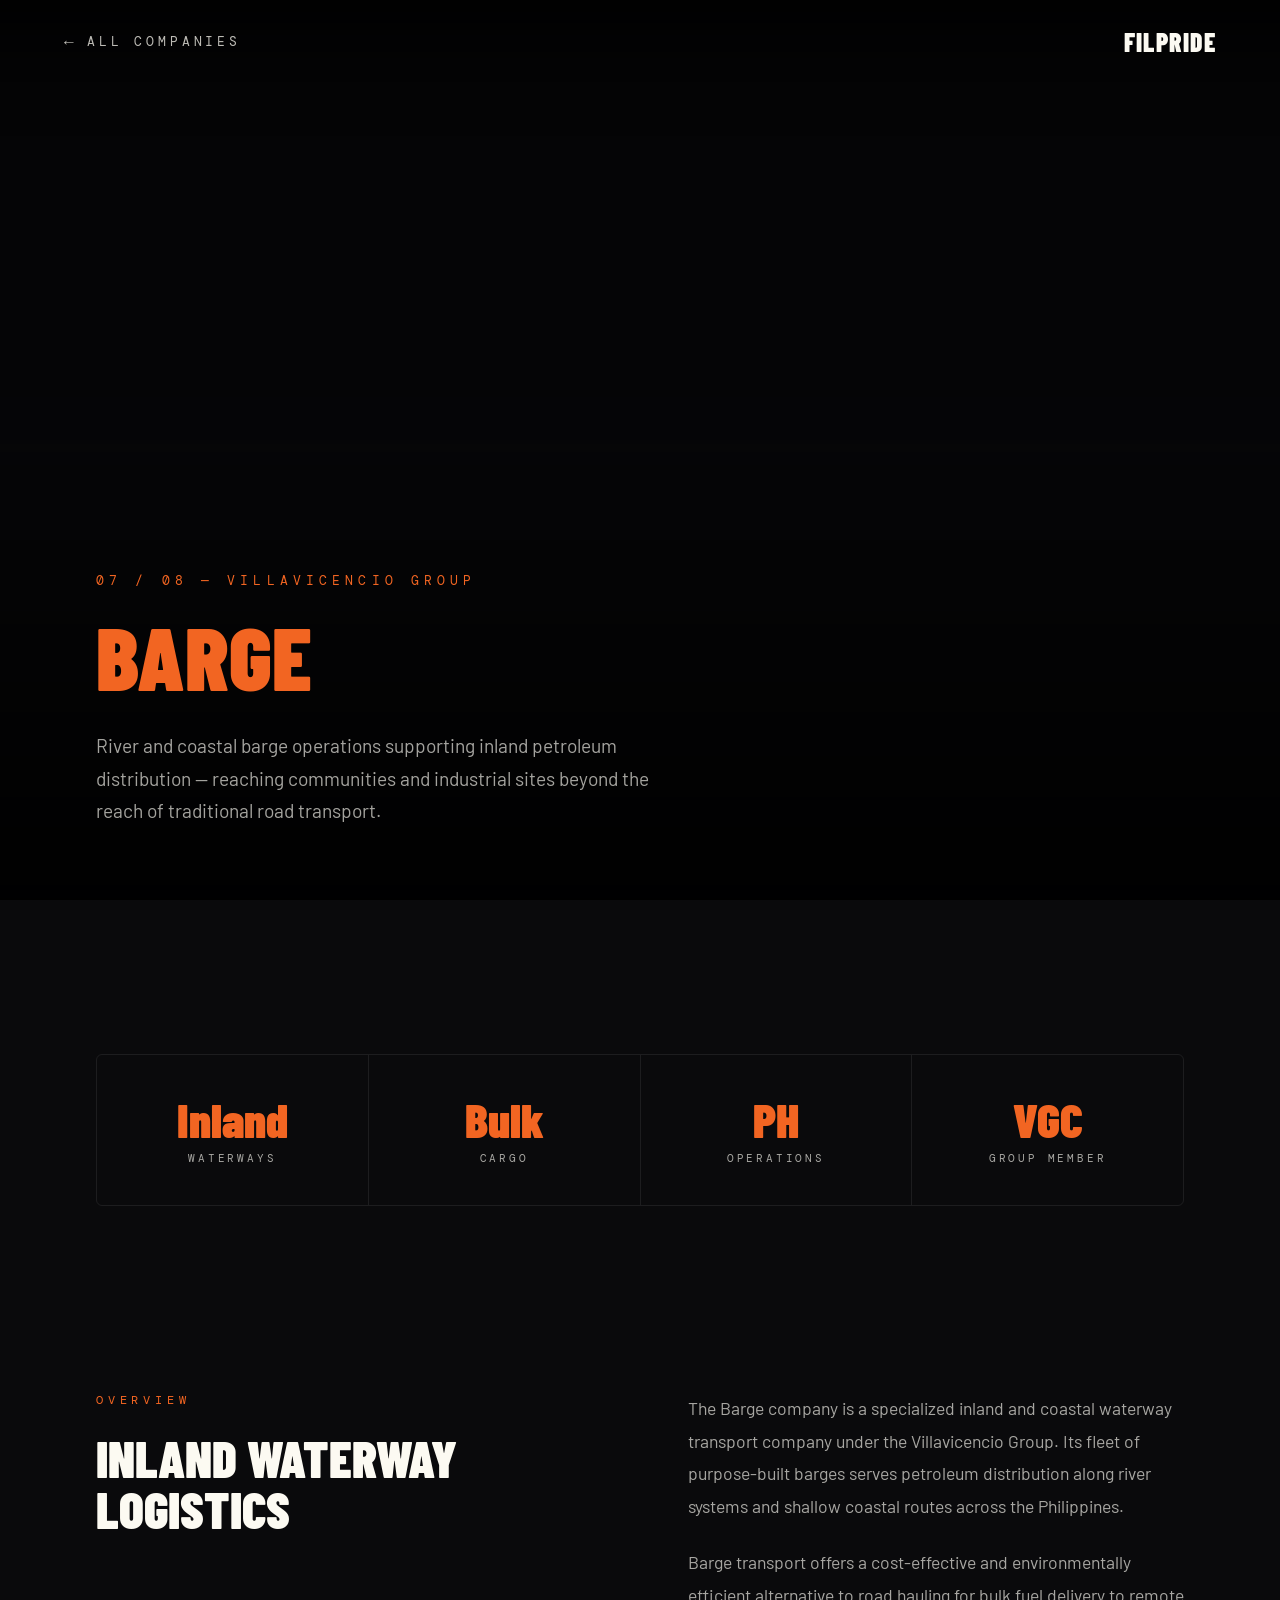
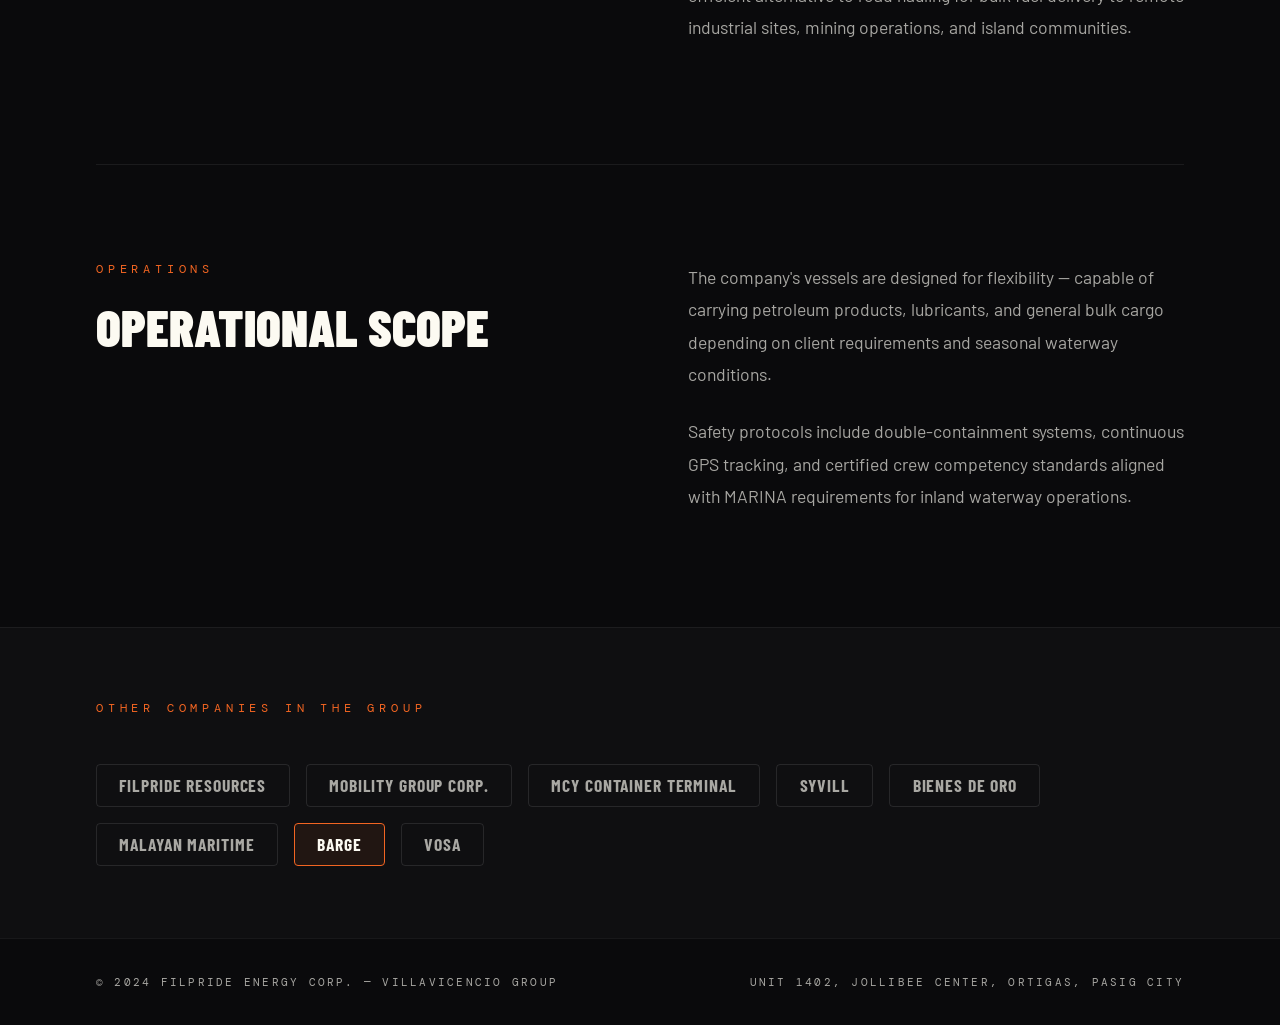
==== companies/barge.html @ ec027c5d "feat: add multipage views" ====
<!DOCTYPE html>
<html lang="en">
<head>
  <meta charset="UTF-8">
  <meta name="viewport" content="width=device-width, initial-scale=1.0">
  <title>Barge — Villavicencio Group</title>
  <link rel="stylesheet" href="company-style.css">
  <link href="https://fonts.googleapis.com/css2?family=Barlow+Condensed:wght@400;600;700;800;900&family=Barlow:wght@300;400;500;600&family=DM+Mono:wght@400;500&display=swap" rel="stylesheet">
</head>
<body>

  <!-- CURSOR -->
  <div class="cursor-trail"></div>

  <!-- NAV -->
  <nav class="company-nav">
    <button class="back-btn" data-href="../index.html">
      <span class="arrow">←</span>
      <span>All Companies</span>
    </button>
    <a href="../index.html" class="nav-logo-text">FILPRIDE</a>
  </nav>

  <!-- HERO -->
  <section class="company-hero" style="view-transition-name: company-hero;">
    <div class="company-hero-bg" style="background-image: url('https://images.unsplash.com/photo-1517457373958-b7bdd4587205?auto=format&fit=crop&q=80&w=1920');"></div>
    <div class="company-hero-overlay"></div>
    <div class="company-hero-content">
      <div class="company-num anim">07 / 08 — Villavicencio Group</div>
      <h1 class="company-title anim"><span style='color:var(--accent)'>Barge</span></h1>
      <p class="company-tagline anim">River and coastal barge operations supporting inland petroleum distribution — reaching communities and industrial sites beyond the reach of traditional road transport.</p>
    </div>
  </section>

  <!-- STAT STRIP -->
  <div class="company-section">
    <div class="stat-strip">
      <div class="strip-stat anim">
        <div class="strip-val">Inland</div>
        <div class="strip-key">Waterways</div>
      </div>
      <div class="strip-stat anim">
        <div class="strip-val">Bulk</div>
        <div class="strip-key">Cargo</div>
      </div>
      <div class="strip-stat anim">
        <div class="strip-val">PH</div>
        <div class="strip-key">Operations</div>
      </div>
      <div class="strip-stat anim">
        <div class="strip-val">VGC</div>
        <div class="strip-key">Group Member</div>
      </div>
    </div>
  </div>

  <!-- OVERVIEW -->
  <div class="company-section">
    <div class="two-col">
      <div>
        <div class="section-label anim">Overview</div>
        <h2 class="section-heading anim">Inland Waterway Logistics</h2>
      </div>
      <div class="section-body">
        <p class="anim">The Barge company is a specialized inland and coastal waterway transport company under the Villavicencio Group. Its fleet of purpose-built barges serves petroleum distribution along river systems and shallow coastal routes across the Philippines.</p>
        <p class="anim">Barge transport offers a cost-effective and environmentally efficient alternative to road hauling for bulk fuel delivery to remote industrial sites, mining operations, and island communities.</p>
      </div>
    </div>

    <div class="divider"></div>

    <div class="two-col">
      <div>
        <div class="section-label anim">Operations</div>
        <h2 class="section-heading anim">Operational Scope</h2>
      </div>
      <div class="section-body">
        <p class="anim">The company's vessels are designed for flexibility — capable of carrying petroleum products, lubricants, and general bulk cargo depending on client requirements and seasonal waterway conditions.</p>
        <p class="anim">Safety protocols include double-containment systems, continuous GPS tracking, and certified crew competency standards aligned with MARINA requirements for inland waterway operations.</p>
      </div>
    </div>
  </div>

  <!-- OTHER COMPANIES -->
  <div class="other-companies">
    <div class="other-companies-label">Other Companies in the Group</div>
    <div class="sibling-list">
      <span class="sibling-link" data-href="filpride-resources.html">Filpride Resources</span>
      <span class="sibling-link" data-href="mobility-group.html">Mobility Group Corp.</span>
      <span class="sibling-link" data-href="mcy-container.html">MCY Container Terminal</span>
      <span class="sibling-link" data-href="syvill.html">Syvill</span>
      <span class="sibling-link" data-href="bienes-de-oro.html">Bienes de Oro</span>
      <span class="sibling-link" data-href="malayan-maritime.html">Malayan Maritime</span>
      <span class="sibling-link active" data-href="barge.html">Barge</span>
      <span class="sibling-link" data-href="vosa.html">Vosa</span>
    </div>
  </div>

  <!-- FOOTER -->
  <footer class="company-footer">
    <span>© 2024 Filpride Energy Corp. — Villavicencio Group</span>
    <span>Unit 1402, Jollibee Center, Ortigas, Pasig City</span>
  </footer>

  <script src="https://cdnjs.cloudflare.com/ajax/libs/gsap/3.12.5/gsap.min.js"></script>
  <script src="company.js"></script>
</body>
</html>
---- companies/company-style.css ----
/* ��� company-style.css - shared styles for all company sub-pages ��� */

:root {
  --bg-primary: #0a0a0c;
  --text-primary: #fcfaf2;
  --bg-secondary: #111114;
  --accent: #f26522;
  --accent-alt: #d62b1f;
  --yellow: #ffd200;
  --white: #fcfaf2;
  --ivory: #fff8f0;
  --ink: #0a0a0c;
  --muted: rgba(252, 250, 242, 0.65);
}

*,
*::before,
*::after {
  box-sizing: border-box;
  margin: 0;
  padding: 0;
}

html,
body {
  width: 100%;
}

body {
  font-family: 'Barlow', sans-serif;
  background: var(--bg-primary);
  color: var(--text-primary);
  overflow-x: hidden;
}

/* ��� VIEW TRANSITIONS (mirrored from main style.css) ��� */
@keyframes vt-slide-out-left {
  to {
    transform: translateX(-8%) scale(0.96);
    opacity: 0;
  }
}

@keyframes vt-slide-in-right {
  from {
    transform: translateX(6%);
    opacity: 0;
  }
}

@keyframes vt-slide-out-right {
  to {
    transform: translateX(8%) scale(0.96);
    opacity: 0;
  }
}

@keyframes vt-slide-in-left {
  from {
    transform: translateX(-6%);
    opacity: 0;
  }
}

/* Default (forward) transition on company pages is the REVERSE direction because we're
   navigating "back" from index  company = forward, company  index = back */
::view-transition-old(root) {
  animation: 420ms cubic-bezier(0.4, 0, 0.2, 1) both vt-slide-out-right;
}

::view-transition-new(root) {
  animation: 420ms cubic-bezier(0.4, 0, 0.2, 1) both vt-slide-in-left;
}

/* Named hero: the hero section morphs back into the card on index */
::view-transition-old(company-hero) {
  animation: 500ms ease both fade-and-scale-out;
}

::view-transition-new(company-hero) {
  animation: 500ms ease both fade-and-scale-in;
}

@keyframes fade-and-scale-out {
  to {
    opacity: 0;
    transform: scale(1.08);
  }
}

@keyframes fade-and-scale-in {
  from {
    opacity: 0;
    transform: scale(0.94);
  }
}

/* ��� COMPANY NAV ��� */
.company-nav {
  position: fixed;
  top: 0;
  left: 0;
  right: 0;
  z-index: 200;
  display: flex;
  align-items: center;
  justify-content: space-between;
  padding: 1.6rem 4rem;
  background: linear-gradient(to bottom, rgba(0, 0, 0, 0.7) 0%, transparent 100%);
}

.back-btn {
  display: flex;
  align-items: center;
  gap: 0.6rem;
  font-family: 'DM Mono', monospace;
  font-size: 0.8rem;
  letter-spacing: 0.3em;
  text-transform: uppercase;
  color: var(--white);
  text-decoration: none;
  cursor: pointer;
  background: none;
  border: none;
  opacity: 0.75;
  transition: opacity 0.2s ease, gap 0.2s ease;
}

.back-btn:hover {
  opacity: 1;
  gap: 0.9rem;
}

.back-btn .arrow {
  font-size: 1rem;
  transition: transform 0.2s ease;
}

.back-btn:hover .arrow {
  transform: translateX(-3px);
}

.nav-logo-text {
  font-family: 'Barlow Condensed', sans-serif;
  font-size: 1.6rem;
  font-weight: 900;
  color: var(--white);
  text-decoration: none;
  letter-spacing: 0.05em;
}

/* ��� COMPANY HERO ��� */
.company-hero {
  position: relative;
  width: 100%;
  min-height: 100vh;
  display: flex;
  align-items: flex-end;
  padding: 0 6rem 8vh;
  overflow: hidden;
  /* Named view-transition: this element morphs to/from the group-card */
  view-transition-name: company-hero;
}

.company-hero-bg {
  position: absolute;
  inset: 0;
  background-size: cover;
  background-position: center;
  z-index: 0;
}

.company-hero-overlay {
  position: absolute;
  inset: 0;
  background: linear-gradient(to top,
      rgba(0, 0, 0, 0.92) 0%,
      rgba(0, 0, 0, 0.4) 50%,
      rgba(0, 0, 0, 0.55) 100%);
  z-index: 1;
}

.company-hero-content {
  position: relative;
  z-index: 2;
  max-width: 900px;
}

.company-num {
  font-family: 'DM Mono', monospace;
  font-size: 0.8rem;
  letter-spacing: 0.4em;
  color: var(--accent);
  text-transform: uppercase;
  margin-bottom: 1.5rem;
  opacity: 0.8;
}

.company-title {
  font-family: 'Barlow Condensed', sans-serif;
  font-size: clamp(3rem, 7vw, 6.5rem);
  font-weight: 900;
  text-transform: uppercase;
  line-height: 0.95;
  margin-bottom: 2rem;
}

.company-tagline {
  font-family: 'Barlow', sans-serif;
  font-size: 1.2rem;
  line-height: 1.7;
  color: var(--muted);
  max-width: 600px;
}

/* ��� COMPANY BODY SECTIONS ��� */
.company-section {
  padding: 10vh 6rem;
  max-width: 1300px;
  margin: 0 auto;
}

.company-section+.company-section {
  padding-top: 0;
}

.section-label {
  font-family: 'DM Mono', monospace;
  font-size: 0.75rem;
  letter-spacing: 0.4em;
  text-transform: uppercase;
  color: var(--accent);
  margin-bottom: 1.5rem;
}

.section-heading {
  font-family: 'Barlow Condensed', sans-serif;
  font-size: clamp(2rem, 4vw, 3.5rem);
  font-weight: 900;
  text-transform: uppercase;
  line-height: 1;
  margin-bottom: 2rem;
}

.section-body p {
  font-size: 1.1rem;
  line-height: 1.85;
  color: var(--muted);
  margin-bottom: 1.5rem;
  max-width: 780px;
}

/* ��� TWO-COLUMN GRID ��� */
.two-col {
  display: grid;
  grid-template-columns: 1fr 1fr;
  gap: 6rem;
  align-items: start;
  margin-top: 2rem;
}

/* ��� STAT STRIP ��� */
.stat-strip {
  display: flex;
  gap: 0;
  border: 1px solid rgba(255, 255, 255, 0.08);
  border-radius: 6px;
  overflow: hidden;
  margin: 4rem 0;
}

.strip-stat {
  flex: 1;
  padding: 2.5rem 2rem;
  border-right: 1px solid rgba(255, 255, 255, 0.08);
  text-align: center;
}

.strip-stat:last-child {
  border-right: none;
}

.strip-val {
  font-family: 'Barlow Condensed', sans-serif;
  font-size: 3rem;
  font-weight: 900;
  color: var(--accent);
  line-height: 1;
}

.strip-key {
  font-family: 'DM Mono', monospace;
  font-size: 0.7rem;
  letter-spacing: 0.25em;
  text-transform: uppercase;
  color: var(--muted);
  margin-top: 0.5rem;
}

/* ��� DIVIDER ��� */
.divider {
  width: 100%;
  height: 1px;
  background: rgba(255, 255, 255, 0.07);
  margin: 6rem 0;
}

/* ��� OTHER COMPANIES STRIP ��� */
.other-companies {
  padding: 8vh 6rem;
  background: rgba(255, 255, 255, 0.02);
  border-top: 1px solid rgba(255, 255, 255, 0.06);
}

.other-companies-label {
  font-family: 'DM Mono', monospace;
  font-size: 0.75rem;
  letter-spacing: 0.4em;
  text-transform: uppercase;
  color: var(--accent);
  margin-bottom: 3rem;
}

.sibling-list {
  display: flex;
  flex-wrap: wrap;
  gap: 1rem;
}

.sibling-link {
  font-family: 'Barlow Condensed', sans-serif;
  font-size: 1.1rem;
  font-weight: 700;
  text-transform: uppercase;
  letter-spacing: 0.05em;
  color: var(--muted);
  text-decoration: none;
  padding: 0.6rem 1.4rem;
  border: 1px solid rgba(255, 255, 255, 0.1);
  border-radius: 4px;
  transition: color 0.2s, border-color 0.2s, background 0.2s;
  cursor: pointer;
}

.sibling-link:hover,
.sibling-link.active {
  color: var(--white);
  border-color: var(--accent);
  background: rgba(242, 101, 34, 0.08);
}

/* ��� FOOTER ��� */
.company-footer {
  padding: 4vh 6rem;
  display: flex;
  align-items: center;
  justify-content: space-between;
  border-top: 1px solid rgba(255, 255, 255, 0.06);
  font-family: 'DM Mono', monospace;
  font-size: 0.7rem;
  letter-spacing: 0.2em;
  color: var(--muted);
  text-transform: uppercase;
}

/* ��� CURSOR ��� */
.cursor-trail {
  position: fixed;
  width: 16px;
  height: 16px;
  background: var(--accent);
  border-radius: 2px;
  transform: translate(-50%, -50%) rotate(45deg);
  pointer-events: none;
  z-index: 3000;
  opacity: 0;
  mix-blend-mode: difference;
}

/* ��� ANIMATE IN CLASSES ��� */
/* Only elements BELOW the fold get the hidden-then-reveal treatment.
   Hero content (.company-hero *) is always visible immediately. */
.anim {
  opacity: 0;
  transform: translateY(40px);
  transition: opacity 0.8s ease, transform 0.8s ease;
}

.anim.visible {
  opacity: 1;
  transform: translateY(0);
}

/* Hero content is above the fold - never hide it */
.company-hero .anim {
  opacity: 0;
  transform: translateY(30px);
  animation: hero-reveal 0.9s cubic-bezier(0.22, 1, 0.36, 1) forwards;
}

.company-hero .anim:nth-child(1) {
  animation-delay: 0.1s;
}

.company-hero .anim:nth-child(2) {
  animation-delay: 0.25s;
}

.company-hero .anim:nth-child(3) {
  animation-delay: 0.4s;
}

@keyframes hero-reveal {
  to {
    opacity: 1;
    transform: translateY(0);
  }
}

/* ��� RESPONSIVE ��� */
@media (max-width: 900px) {

  .company-hero,
  .company-section,
  .other-companies,
  .company-footer {
    padding-left: 2rem;
    padding-right: 2rem;
  }

  .company-nav {
    padding: 1.2rem 2rem;
  }

  .two-col {
    grid-template-columns: 1fr;
    gap: 3rem;
  }

  .stat-strip {
    flex-direction: column;
  }

  .strip-stat {
    border-right: none;
    border-bottom: 1px solid rgba(255, 255, 255, 0.08);
  }

  .strip-stat:last-child {
    border-bottom: none;
  }
}
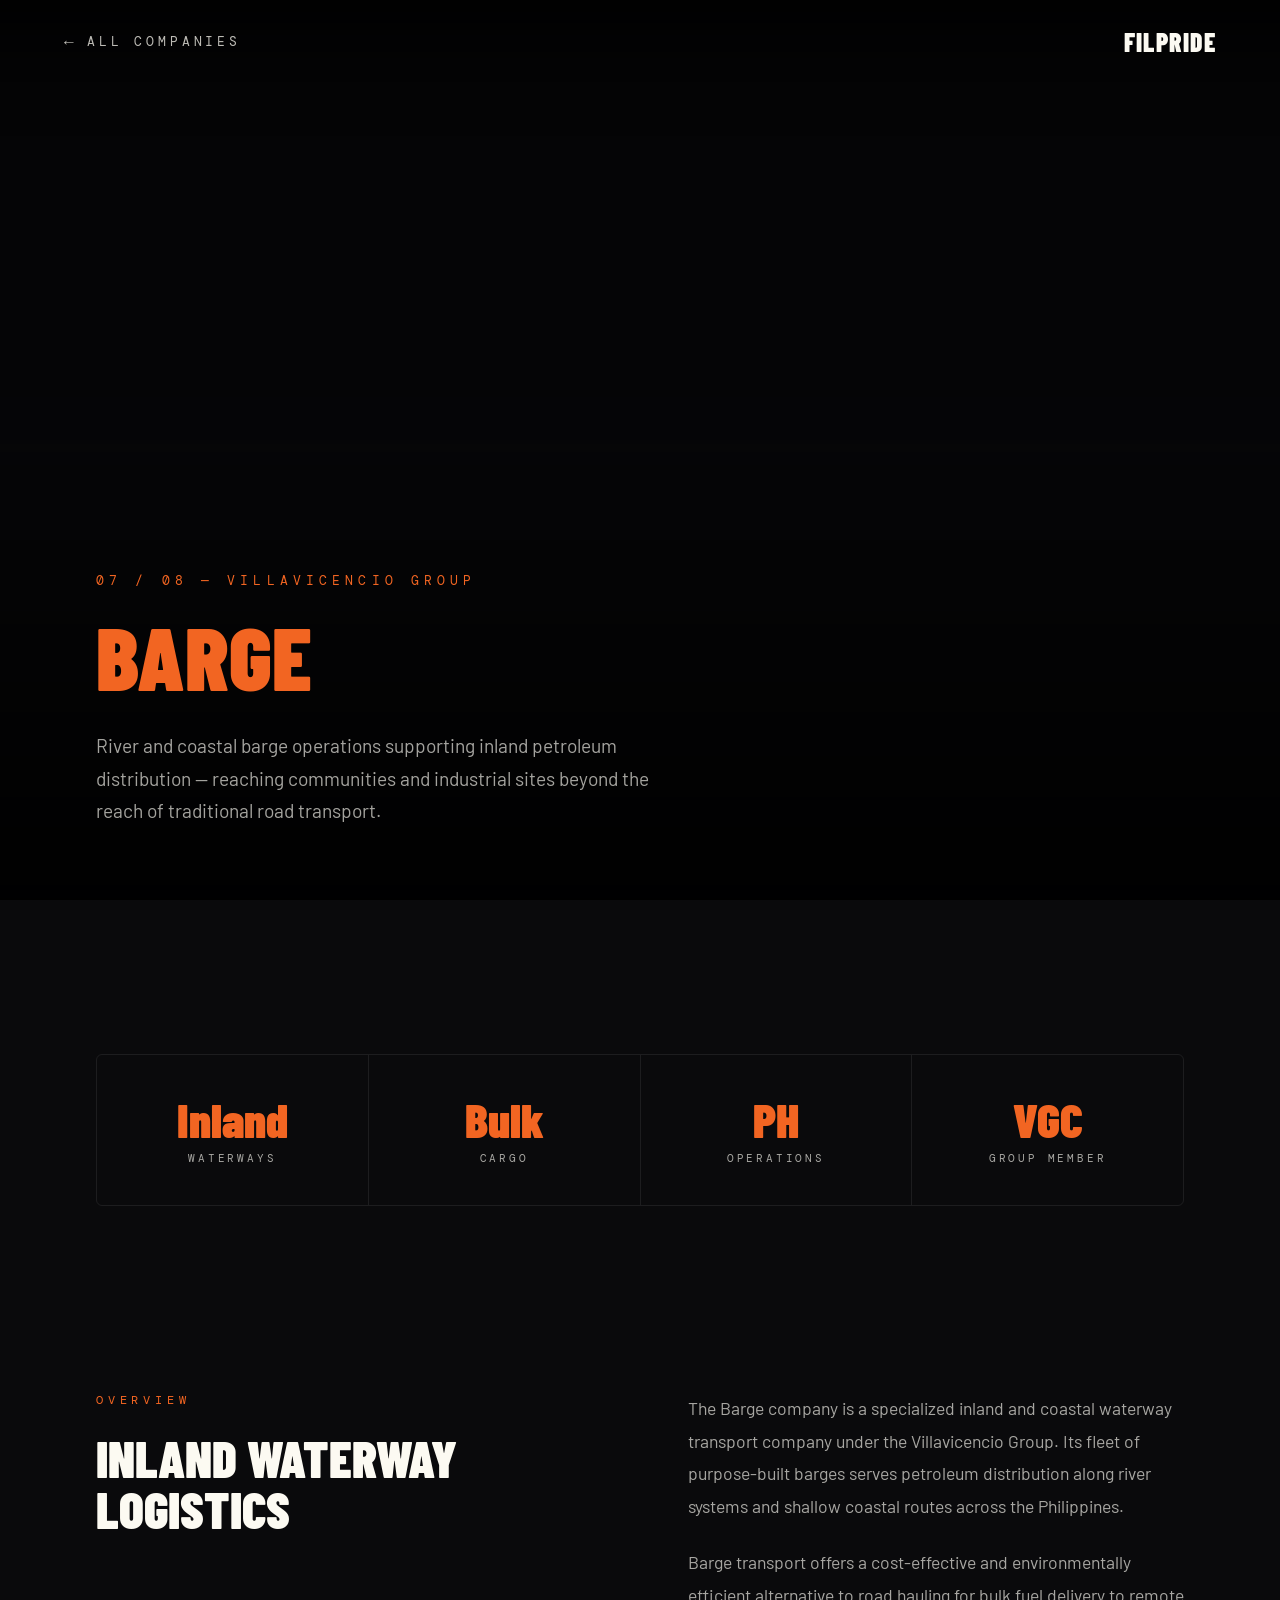
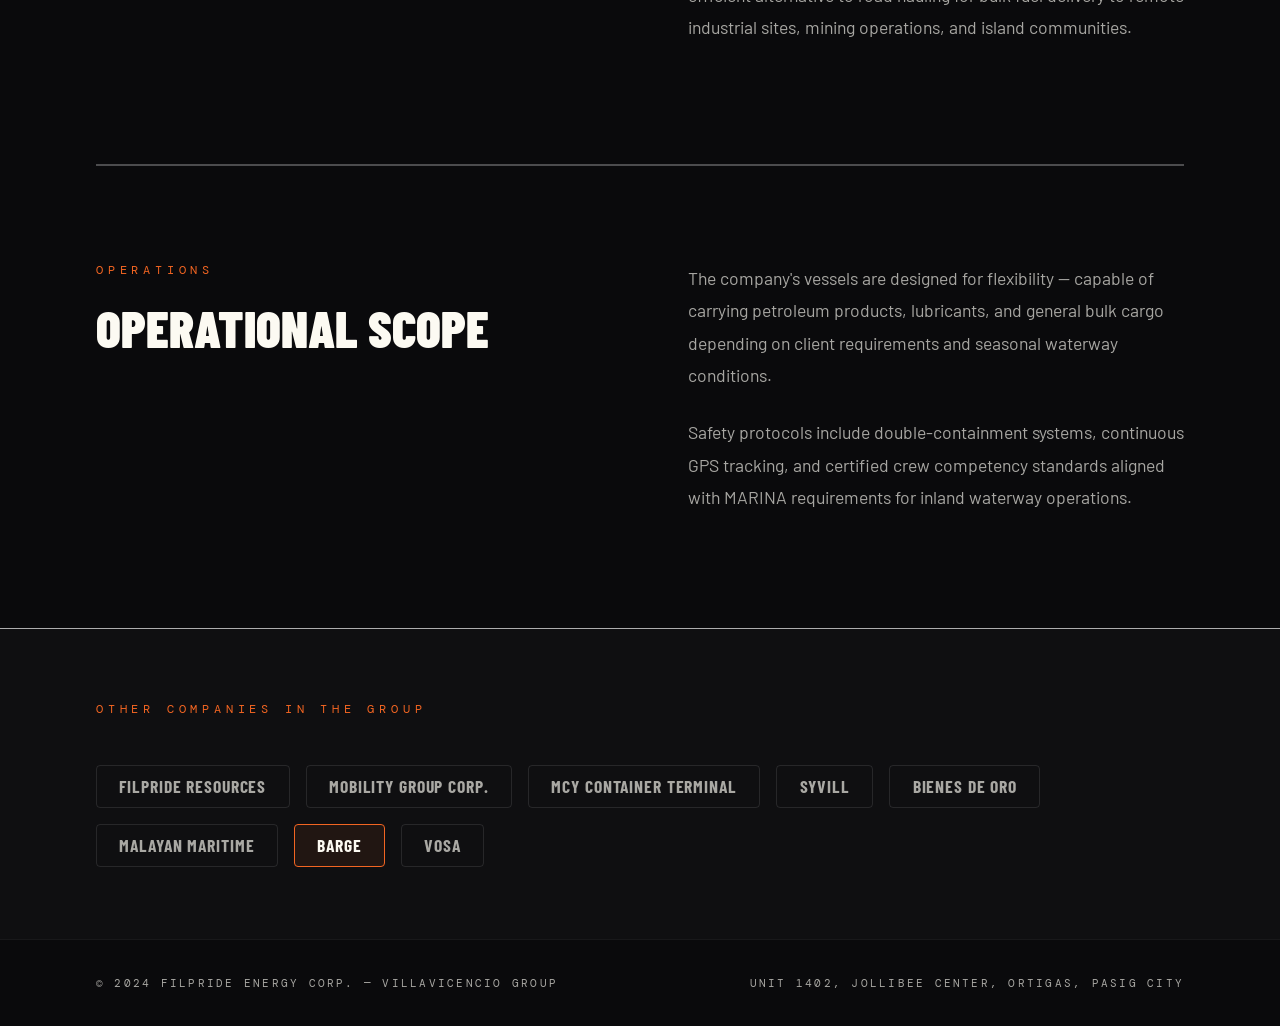
==== commit 02ab6e2d: "feat: rename vgroup to filpride group" ====
--- a/companies/barge.html
+++ b/companies/barge.html
@@ -1,12 +1,16 @@
 <!DOCTYPE html>
 <html lang="en">
+
 <head>
   <meta charset="UTF-8">
   <meta name="viewport" content="width=device-width, initial-scale=1.0">
-  <title>Barge — Villavicencio Group</title>
+  <title>Barge — Filpride Group of Companies</title>
   <link rel="stylesheet" href="company-style.css">
-  <link href="https://fonts.googleapis.com/css2?family=Barlow+Condensed:wght@400;600;700;800;900&family=Barlow:wght@300;400;500;600&family=DM+Mono:wght@400;500&display=swap" rel="stylesheet">
+  <link
+    href="https://fonts.googleapis.com/css2?family=Barlow+Condensed:wght@400;600;700;800;900&family=Barlow:wght@300;400;500;600&family=DM+Mono:wght@400;500&display=swap"
+    rel="stylesheet">
 </head>
+
 <body>
 
   <!-- CURSOR -->
@@ -23,12 +27,15 @@
 
   <!-- HERO -->
   <section class="company-hero" style="view-transition-name: company-hero;">
-    <div class="company-hero-bg" style="background-image: url('https://images.unsplash.com/photo-1517457373958-b7bdd4587205?auto=format&fit=crop&q=80&w=1920');"></div>
+    <div class="company-hero-bg"
+      style="background-image: url('https://images.unsplash.com/photo-1517457373958-b7bdd4587205?auto=format&fit=crop&q=80&w=1920');">
+    </div>
     <div class="company-hero-overlay"></div>
     <div class="company-hero-content">
       <div class="company-num anim">07 / 08 — Villavicencio Group</div>
       <h1 class="company-title anim"><span style='color:var(--accent)'>Barge</span></h1>
-      <p class="company-tagline anim">River and coastal barge operations supporting inland petroleum distribution — reaching communities and industrial sites beyond the reach of traditional road transport.</p>
+      <p class="company-tagline anim">River and coastal barge operations supporting inland petroleum distribution —
+        reaching communities and industrial sites beyond the reach of traditional road transport.</p>
     </div>
   </section>
 
@@ -62,8 +69,11 @@
         <h2 class="section-heading anim">Inland Waterway Logistics</h2>
       </div>
       <div class="section-body">
-        <p class="anim">The Barge company is a specialized inland and coastal waterway transport company under the Villavicencio Group. Its fleet of purpose-built barges serves petroleum distribution along river systems and shallow coastal routes across the Philippines.</p>
-        <p class="anim">Barge transport offers a cost-effective and environmentally efficient alternative to road hauling for bulk fuel delivery to remote industrial sites, mining operations, and island communities.</p>
+        <p class="anim">The Barge company is a specialized inland and coastal waterway transport company under the
+          Villavicencio Group. Its fleet of purpose-built barges serves petroleum distribution along river systems and
+          shallow coastal routes across the Philippines.</p>
+        <p class="anim">Barge transport offers a cost-effective and environmentally efficient alternative to road
+          hauling for bulk fuel delivery to remote industrial sites, mining operations, and island communities.</p>
       </div>
     </div>
 
@@ -75,8 +85,10 @@
         <h2 class="section-heading anim">Operational Scope</h2>
       </div>
       <div class="section-body">
-        <p class="anim">The company's vessels are designed for flexibility — capable of carrying petroleum products, lubricants, and general bulk cargo depending on client requirements and seasonal waterway conditions.</p>
-        <p class="anim">Safety protocols include double-containment systems, continuous GPS tracking, and certified crew competency standards aligned with MARINA requirements for inland waterway operations.</p>
+        <p class="anim">The company's vessels are designed for flexibility — capable of carrying petroleum products,
+          lubricants, and general bulk cargo depending on client requirements and seasonal waterway conditions.</p>
+        <p class="anim">Safety protocols include double-containment systems, continuous GPS tracking, and certified crew
+          competency standards aligned with MARINA requirements for inland waterway operations.</p>
       </div>
     </div>
   </div>
@@ -105,4 +117,5 @@
   <script src="https://cdnjs.cloudflare.com/ajax/libs/gsap/3.12.5/gsap.min.js"></script>
   <script src="company.js"></script>
 </body>
+
 </html>
--- a/companies/company-style.css
+++ b/companies/company-style.css
@@ -1,4 +1,9 @@
-/* ��� company-style.css - shared styles for all company sub-pages ��� */
+/* =============================================================
+   company-style.css  -  Filpride Company Sub-pages (shared)
+   View Transition section is the single source of truth for
+   all transitions that originate FROM a company page.
+   style.css handles transitions that originate FROM the index.
+   ============================================================= */
 
 :root {
   --bg-primary: #0a0a0c;
@@ -33,69 +38,129 @@
   overflow-x: hidden;
 }
 
-/* ��� VIEW TRANSITIONS (mirrored from main style.css) ��� */
-@keyframes vt-slide-out-left {
-  to {
-    transform: translateX(-8%) scale(0.96);
-    opacity: 0;
-  }
-}
-
-@keyframes vt-slide-in-right {
-  from {
-    transform: translateX(6%);
-    opacity: 0;
-  }
-}
-
-@keyframes vt-slide-out-right {
-  to {
-    transform: translateX(8%) scale(0.96);
-    opacity: 0;
-  }
-}
-
-@keyframes vt-slide-in-left {
-  from {
-    transform: translateX(-6%);
-    opacity: 0;
-  }
-}
-
-/* Default (forward) transition on company pages is the REVERSE direction because we're
-   navigating "back" from index  company = forward, company  index = back */
-::view-transition-old(root) {
-  animation: 420ms cubic-bezier(0.4, 0, 0.2, 1) both vt-slide-out-right;
-}
-
-::view-transition-new(root) {
-  animation: 420ms cubic-bezier(0.4, 0, 0.2, 1) both vt-slide-in-left;
-}
-
-/* Named hero: the hero section morphs back into the card on index */
-::view-transition-old(company-hero) {
-  animation: 500ms ease both fade-and-scale-out;
-}
-
-::view-transition-new(company-hero) {
-  animation: 500ms ease both fade-and-scale-in;
-}
-
-@keyframes fade-and-scale-out {
+
+/* ===============================================================
+   VIEW TRANSITION - COMPANY PAGES
+   Two transition types fire from company pages:
+
+   A) BACK  (company  index)
+      html[data-nav="back"] - cross-fade only.
+      No named element so it doesn't fight index.
+
+   B) SIBLING  (company  company)
+      html[data-nav="sibling"] - vertical wipe.
+      Distinct from back. No named element to
+      avoid compositor conflicts.
+
+   DEFAULT (no data-nav) - cross-fade fallback.
+   Named transition (company-hero) is NOT used
+   here; it only fires in style.css direction.
+   =============================================================== */
+
+/* --- Keyframes --- */
+@keyframes vt-fade-out {
   to {
     opacity: 0;
-    transform: scale(1.08);
-  }
-}
-
-@keyframes fade-and-scale-in {
+  }
+}
+
+@keyframes vt-fade-in {
   from {
     opacity: 0;
-    transform: scale(0.94);
-  }
-}
-
-/* ��� COMPANY NAV ��� */
+  }
+}
+
+/* --- Left slide out --- */
+@keyframes vt-slide-left-out {
+  from {
+    transform: translateX(0);
+  }
+
+  to {
+    transform: translateX(-30%);
+  }
+}
+
+/* --- Left slide in --- */
+@keyframes vt-slide-left-in {
+  from {
+    transform: translateX(100%);
+  }
+
+  to {
+    transform: translateX(0);
+  }
+}
+
+/* --- Right slide out --- */
+@keyframes vt-slide-right-out {
+  from {
+    transform: translateX(0);
+  }
+
+  to {
+    transform: translateX(30%);
+  }
+}
+
+/* --- Right slide in --- */
+@keyframes vt-slide-right-in {
+  from {
+    transform: translateX(-100%);
+  }
+
+  to {
+    transform: translateX(0);
+  }
+}
+
+@view-transition {
+  navigation: auto;
+}
+
+/* --- Default (fallback): simple cross-fade --- */
+::view-transition-old(root) {
+  animation: 300ms ease both vt-fade-out;
+}
+
+::view-transition-new(root) {
+  animation: 300ms ease both vt-fade-in;
+}
+
+/* --- A) Back transition: also cross-fade, same feel --- */
+html[data-nav="back"]::view-transition-old(root) {
+  animation: 300ms ease both vt-fade-out;
+}
+
+html[data-nav="back"]::view-transition-new(root) {
+  animation: 300ms ease both vt-fade-in;
+}
+
+/* --- B) Sibling transition: Horizontal Slide --- */
+html[data-nav="sibling-forward"]::view-transition-old(root) {
+  animation: 600ms cubic-bezier(0.22, 1, 0.36, 1) both vt-slide-left-out;
+}
+
+html[data-nav="sibling-forward"]::view-transition-new(root) {
+  animation: 600ms cubic-bezier(0.22, 1, 0.36, 1) both vt-slide-left-in;
+  /* Ensure the incoming page slides on top */
+  z-index: 2;
+}
+
+html[data-nav="sibling-backward"]::view-transition-old(root) {
+  animation: 600ms cubic-bezier(0.22, 1, 0.36, 1) both vt-slide-right-out;
+}
+
+html[data-nav="sibling-backward"]::view-transition-new(root) {
+  animation: 600ms cubic-bezier(0.22, 1, 0.36, 1) both vt-slide-right-in;
+  /* Ensure the incoming page slides on top */
+  z-index: 2;
+}
+
+
+/* ===============================================================
+   COMPANY NAV
+   =============================================================== */
 .company-nav {
   position: fixed;
   top: 0;
@@ -123,7 +188,7 @@
   background: none;
   border: none;
   opacity: 0.75;
-  transition: opacity 0.2s ease, gap 0.2s ease;
+  transition: opacity 0.2s, gap 0.2s;
 }
 
 .back-btn:hover {
@@ -133,7 +198,7 @@
 
 .back-btn .arrow {
   font-size: 1rem;
-  transition: transform 0.2s ease;
+  transition: transform 0.2s;
 }
 
 .back-btn:hover .arrow {
@@ -149,7 +214,15 @@
   letter-spacing: 0.05em;
 }
 
-/* ��� COMPANY HERO ��� */
+
+/* ===============================================================
+   COMPANY HERO
+   view-transition-name is set via inline style
+   on the <section> tag in each HTML file.
+   It is intentionally NOT set in CSS here to
+   avoid it being active during sibling/back
+   transitions (which don't use it).
+   =============================================================== */
 .company-hero {
   position: relative;
   width: 100%;
@@ -158,8 +231,6 @@
   align-items: flex-end;
   padding: 0 6rem 8vh;
   overflow: hidden;
-  /* Named view-transition: this element morphs to/from the group-card */
-  view-transition-name: company-hero;
 }
 
 .company-hero-bg {
@@ -168,16 +239,15 @@
   background-size: cover;
   background-position: center;
   z-index: 0;
+  will-change: transform;
 }
 
 .company-hero-overlay {
   position: absolute;
   inset: 0;
+  z-index: 1;
   background: linear-gradient(to top,
-      rgba(0, 0, 0, 0.92) 0%,
-      rgba(0, 0, 0, 0.4) 50%,
-      rgba(0, 0, 0, 0.55) 100%);
-  z-index: 1;
+      rgba(0, 0, 0, 0.92) 0%, rgba(0, 0, 0, 0.4) 50%, rgba(0, 0, 0, 0.55) 100%);
 }
 
 .company-hero-content {
@@ -213,7 +283,10 @@
   max-width: 600px;
 }
 
-/* ��� COMPANY BODY SECTIONS ��� */
+
+/* ===============================================================
+   BODY SECTIONS
+   =============================================================== */
 .company-section {
   padding: 10vh 6rem;
   max-width: 1300px;
@@ -250,7 +323,6 @@
   max-width: 780px;
 }
 
-/* ��� TWO-COLUMN GRID ��� */
 .two-col {
   display: grid;
   grid-template-columns: 1fr 1fr;
@@ -259,10 +331,12 @@
   margin-top: 2rem;
 }
 
-/* ��� STAT STRIP ��� */
+
+/* ===============================================================
+   STAT STRIP
+   =============================================================== */
 .stat-strip {
   display: flex;
-  gap: 0;
   border: 1px solid rgba(255, 255, 255, 0.08);
   border-radius: 6px;
   overflow: hidden;
@@ -297,19 +371,21 @@
   margin-top: 0.5rem;
 }
 
-/* ��� DIVIDER ��� */
 .divider {
   width: 100%;
-  height: 1px;
-  background: rgba(255, 255, 255, 0.07);
+  height: 2px;
+  background: rgba(255, 255, 255, 0.27);
   margin: 6rem 0;
 }
 
-/* ��� OTHER COMPANIES STRIP ��� */
+
+/* ===============================================================
+   SIBLING COMPANY STRIP
+   =============================================================== */
 .other-companies {
   padding: 8vh 6rem;
   background: rgba(255, 255, 255, 0.02);
-  border-top: 1px solid rgba(255, 255, 255, 0.06);
+  border-top: 1px solid rgba(255, 255, 255, 0.66);
 }
 
 .other-companies-label {
@@ -338,8 +414,8 @@
   padding: 0.6rem 1.4rem;
   border: 1px solid rgba(255, 255, 255, 0.1);
   border-radius: 4px;
+  cursor: pointer;
   transition: color 0.2s, border-color 0.2s, background 0.2s;
-  cursor: pointer;
 }
 
 .sibling-link:hover,
@@ -349,7 +425,10 @@
   background: rgba(242, 101, 34, 0.08);
 }
 
-/* ��� FOOTER ��� */
+
+/* ===============================================================
+   FOOTER
+   =============================================================== */
 .company-footer {
   padding: 4vh 6rem;
   display: flex;
@@ -363,7 +442,10 @@
   text-transform: uppercase;
 }
 
-/* ��� CURSOR ��� */
+
+/* ===============================================================
+   CURSOR
+   =============================================================== */
 .cursor-trail {
   position: fixed;
   width: 16px;
@@ -377,13 +459,17 @@
   mix-blend-mode: difference;
 }
 
-/* ��� ANIMATE IN CLASSES ��� */
-/* Only elements BELOW the fold get the hidden-then-reveal treatment.
-   Hero content (.company-hero *) is always visible immediately. */
+
+/* ===============================================================
+   SCROLL REVEAL
+   Hero .anim uses CSS keyframe (always fires).
+   All other .anim elements start hidden and
+   are revealed by IntersectionObserver in JS.
+   =============================================================== */
 .anim {
   opacity: 0;
-  transform: translateY(40px);
-  transition: opacity 0.8s ease, transform 0.8s ease;
+  transform: translateY(36px);
+  transition: opacity 0.75s ease, transform 0.75s ease;
 }
 
 .anim.visible {
@@ -391,23 +477,25 @@
   transform: translateY(0);
 }
 
-/* Hero content is above the fold - never hide it */
+/* Hero elements: CSS keyframe, bypass observer */
 .company-hero .anim {
   opacity: 0;
-  transform: translateY(30px);
-  animation: hero-reveal 0.9s cubic-bezier(0.22, 1, 0.36, 1) forwards;
-}
-
-.company-hero .anim:nth-child(1) {
-  animation-delay: 0.1s;
-}
-
-.company-hero .anim:nth-child(2) {
-  animation-delay: 0.25s;
-}
-
-.company-hero .anim:nth-child(3) {
-  animation-delay: 0.4s;
+  transform: translateY(28px);
+  animation: hero-reveal 0.85s cubic-bezier(0.22, 1, 0.36, 1) forwards;
+  transition: none;
+  /* prevent transition fighting animation */
+}
+
+.company-hero .company-num {
+  animation-delay: 0.15s;
+}
+
+.company-hero .company-title {
+  animation-delay: 0.3s;
+}
+
+.company-hero .company-tagline {
+  animation-delay: 0.45s;
 }
 
 @keyframes hero-reveal {
@@ -417,7 +505,10 @@
   }
 }
 
-/* ��� RESPONSIVE ��� */
+
+/* ===============================================================
+   RESPONSIVE
+   =============================================================== */
 @media (max-width: 900px) {
 
   .company-hero,
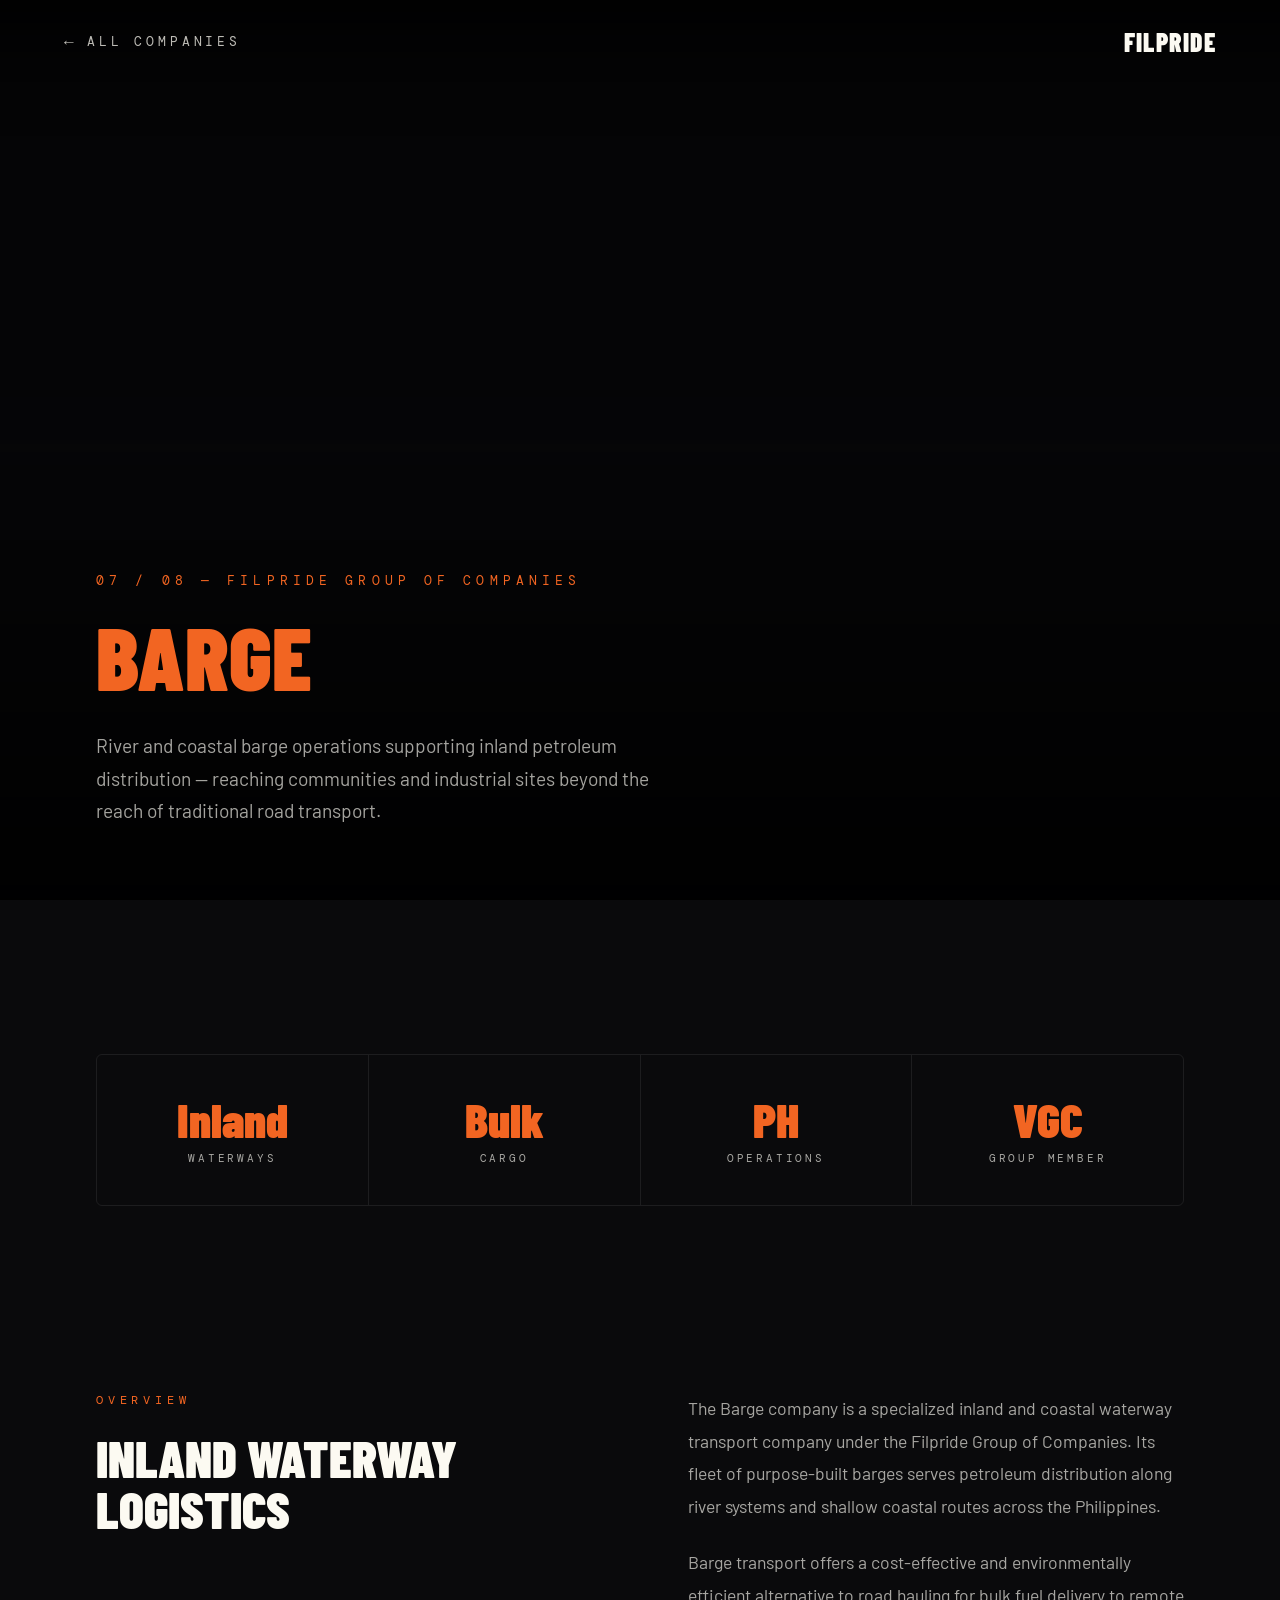
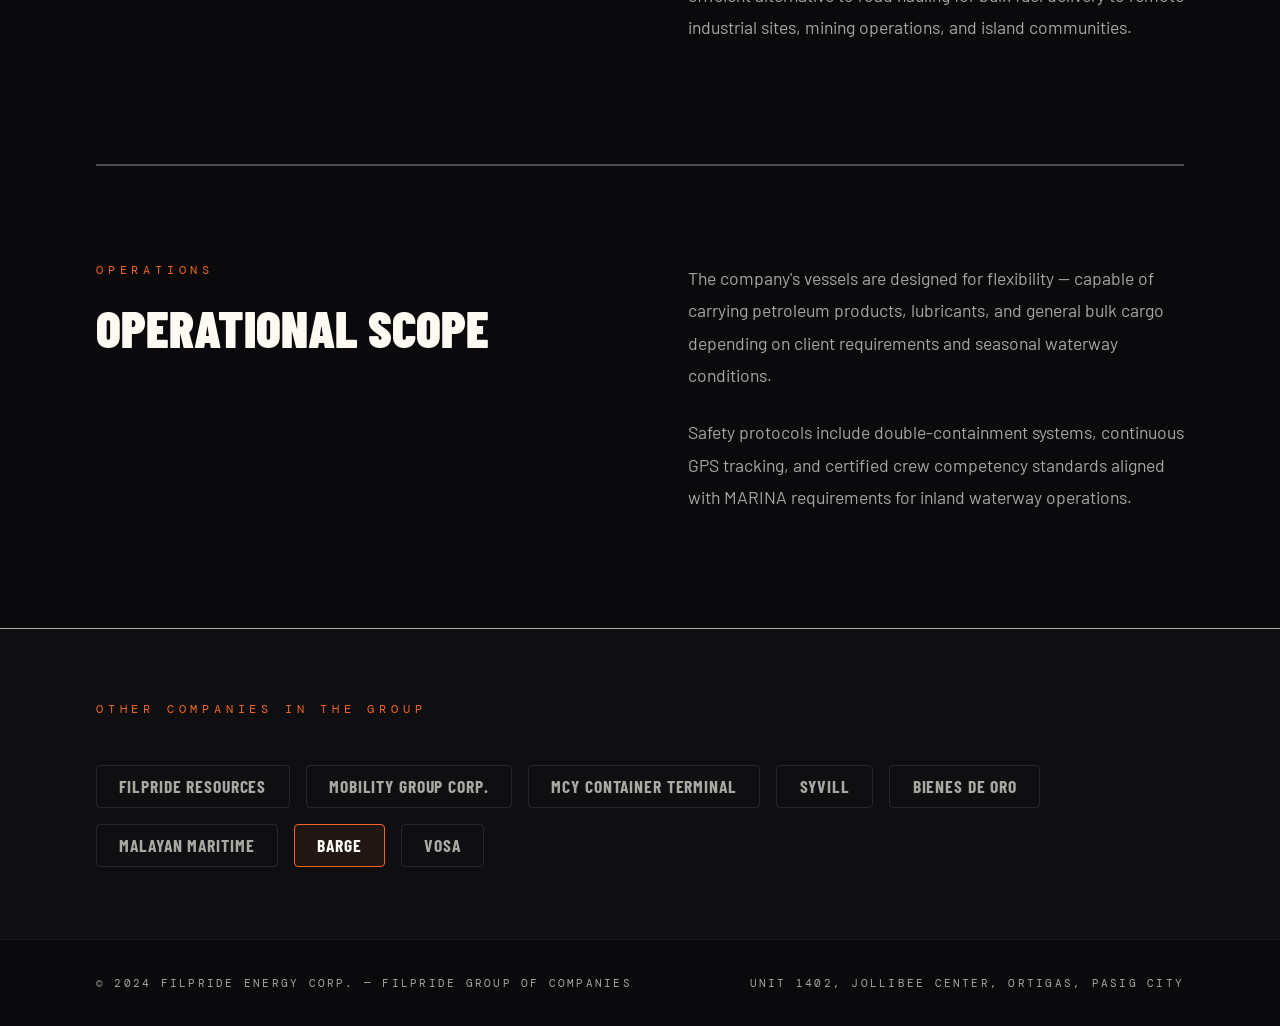
==== commit 0c35788e: "feat: add individual company profile pages and update site navigation and styling" ====
--- a/companies/barge.html
+++ b/companies/barge.html
@@ -32,7 +32,7 @@
     </div>
     <div class="company-hero-overlay"></div>
     <div class="company-hero-content">
-      <div class="company-num anim">07 / 08 — Villavicencio Group</div>
+      <div class="company-num anim">07 / 08 — Filpride Group of Companies</div>
       <h1 class="company-title anim"><span style='color:var(--accent)'>Barge</span></h1>
       <p class="company-tagline anim">River and coastal barge operations supporting inland petroleum distribution —
         reaching communities and industrial sites beyond the reach of traditional road transport.</p>
@@ -70,7 +70,8 @@
       </div>
       <div class="section-body">
         <p class="anim">The Barge company is a specialized inland and coastal waterway transport company under the
-          Villavicencio Group. Its fleet of purpose-built barges serves petroleum distribution along river systems and
+          Filpride Group of Companies. Its fleet of purpose-built barges serves petroleum distribution along river
+          systems and
           shallow coastal routes across the Philippines.</p>
         <p class="anim">Barge transport offers a cost-effective and environmentally efficient alternative to road
           hauling for bulk fuel delivery to remote industrial sites, mining operations, and island communities.</p>
@@ -110,7 +111,7 @@
 
   <!-- FOOTER -->
   <footer class="company-footer">
-    <span>© 2024 Filpride Energy Corp. — Villavicencio Group</span>
+    <span>© 2024 Filpride Energy Corp. — Filpride Group of Companies</span>
     <span>Unit 1402, Jollibee Center, Ortigas, Pasig City</span>
   </footer>
 
